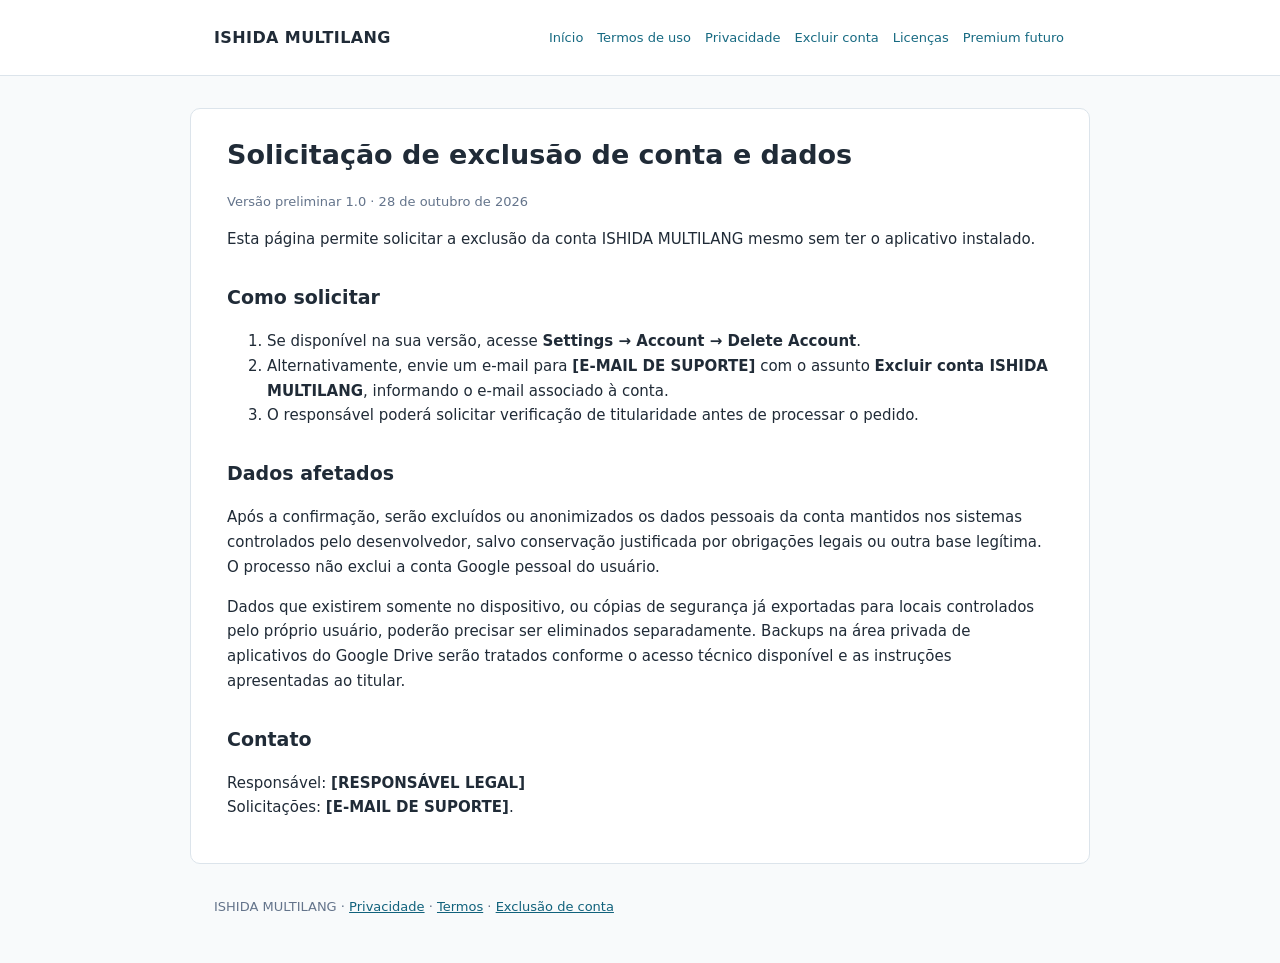
==== delete-account.html @ 2c07a1c3 "Add files via upload" ====
<!doctype html><html lang="pt-BR"><head><meta charset="utf-8"><meta name="viewport" content="width=device-width,initial-scale=1"><meta name="robots" content="index,follow"><title>Solicitação de exclusão de conta e dados — ISHIDA MULTILANG</title><meta name="description" content="Documentos legais do aplicativo ISHIDA MULTILANG"><link rel="stylesheet" href="style.css"></head><body><header><div class="wrap"><a class="brand" href="index.html">ISHIDA MULTILANG</a><nav aria-label="Navegação"><a href="index.html">Início</a><a href="terms.html">Termos de uso</a><a href="privacy.html">Privacidade</a><a href="delete-account.html">Excluir conta</a><a href="licenses.html">Licenças</a><a href="premium-license.html">Premium futuro</a></nav></div></header><main><h1>Solicitação de exclusão de conta e dados</h1><p class="meta">Versão preliminar 1.0 · 28 de outubro de 2026</p><p>Esta página permite solicitar a exclusão da conta ISHIDA MULTILANG mesmo sem ter o aplicativo instalado.</p><h2>Como solicitar</h2><ol><li>Se disponível na sua versão, acesse <strong>Settings → Account → Delete Account</strong>.</li><li>Alternativamente, envie um e-mail para <strong>[E-MAIL DE SUPORTE]</strong> com o assunto <strong>Excluir conta ISHIDA MULTILANG</strong>, informando o e-mail associado à conta.</li><li>O responsável poderá solicitar verificação de titularidade antes de processar o pedido.</li></ol><h2>Dados afetados</h2><p>Após a confirmação, serão excluídos ou anonimizados os dados pessoais da conta mantidos nos sistemas controlados pelo desenvolvedor, salvo conservação justificada por obrigações legais ou outra base legítima. O processo não exclui a conta Google pessoal do usuário.</p><p>Dados que existirem somente no dispositivo, ou cópias de segurança já exportadas para locais controlados pelo próprio usuário, poderão precisar ser eliminados separadamente. Backups na área privada de aplicativos do Google Drive serão tratados conforme o acesso técnico disponível e as instruções apresentadas ao titular.</p><h2>Contato</h2><p>Responsável: <strong>[RESPONSÁVEL LEGAL]</strong><br>Solicitações: <strong>[E-MAIL DE SUPORTE]</strong>.</p></main><footer>ISHIDA MULTILANG · <a href="privacy.html">Privacidade</a> · <a href="terms.html">Termos</a> · <a href="delete-account.html">Exclusão de conta</a></footer></body></html>
---- style.css ----
:root{color-scheme:light;--ink:#202b37;--muted:#64748b;--accent:#176a82;--line:#dce4eb;--paper:#f8fafb}*{box-sizing:border-box}body{font-family:system-ui,-apple-system,Segoe UI,Arial,sans-serif;color:var(--ink);background:var(--paper);margin:0;line-height:1.65}header{background:#fff;border-bottom:1px solid var(--line)}.wrap{max-width:900px;margin:auto;padding:22px 24px}header .wrap{display:flex;gap:16px;justify-content:space-between;align-items:center;flex-wrap:wrap}header a.brand{font-weight:750;color:var(--ink);text-decoration:none;letter-spacing:.025em}nav{display:flex;gap:10px;flex-wrap:wrap}nav a{font-size:13px;color:var(--accent);text-decoration:none;padding:5px 2px}nav a:hover{text-decoration:underline}main{background:white;margin:32px auto;max-width:900px;border:1px solid var(--line);border-radius:10px;padding:28px 36px}h1{font-size:27px;line-height:1.3;margin-top:0}h2{font-size:19px;margin-top:30px}p,li{font-size:15px}ul{padding-left:24px}.note{border-left:3px solid var(--accent);background:#f0f7f9;padding:12px 16px}.meta,footer{color:var(--muted);font-size:13px}footer{margin:25px auto 45px;max-width:900px;padding:0 24px}a{color:#11627c}code{background:#eef2f6;padding:1px 5px;border-radius:4px}@media(max-width:650px){main{margin:0 auto;border-radius:0;padding:23px 18px;border-left:0;border-right:0}.wrap{padding:15px 18px}}
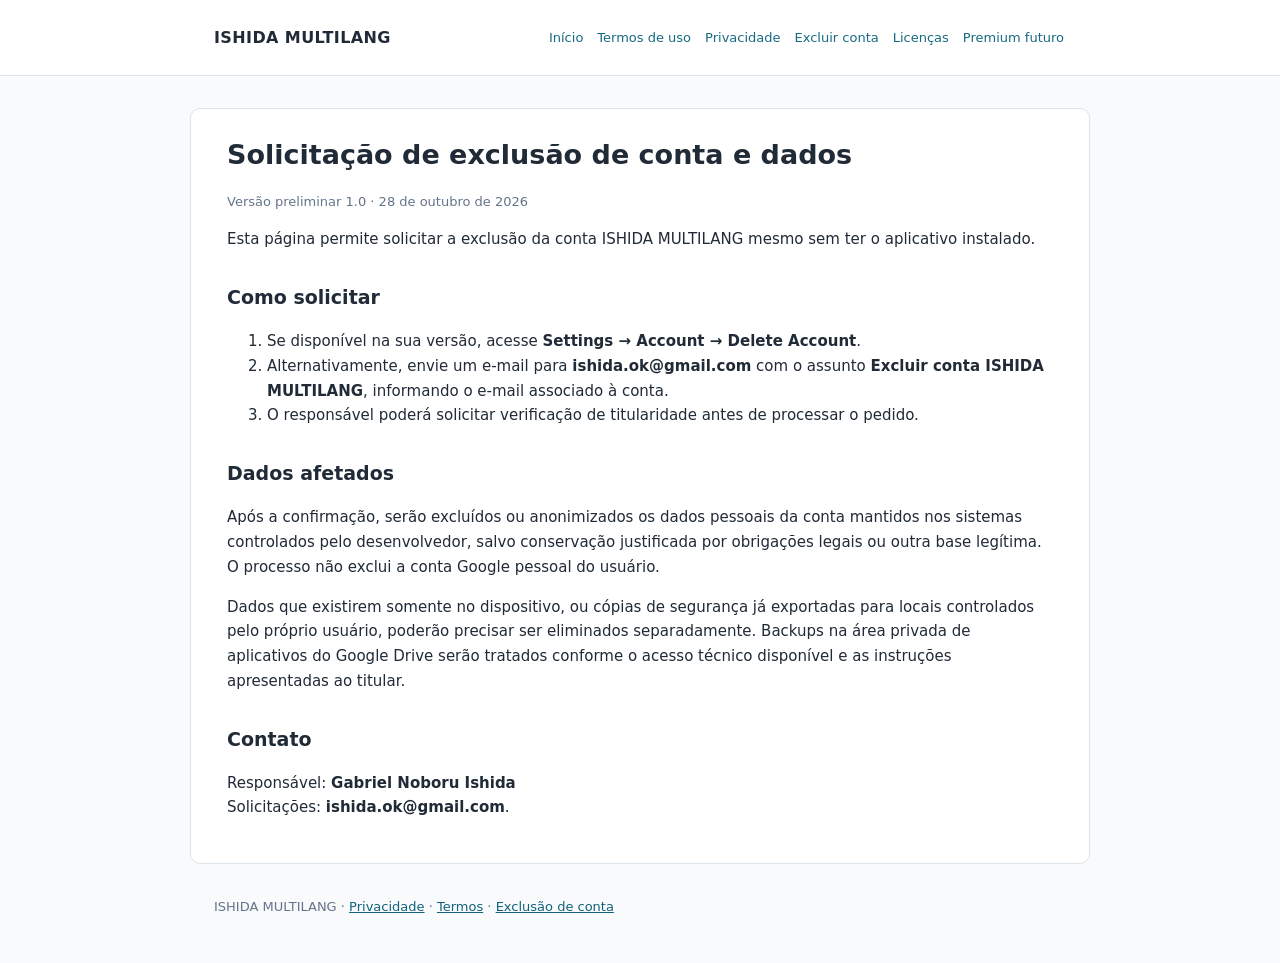
==== commit cecf7ced: "Set legal representative and public support email" ====
--- a/delete-account.html
+++ b/delete-account.html
@@ -1 +1 @@
-<!doctype html><html lang="pt-BR"><head><meta charset="utf-8"><meta name="viewport" content="width=device-width,initial-scale=1"><meta name="robots" content="index,follow"><title>Solicitação de exclusão de conta e dados — ISHIDA MULTILANG</title><meta name="description" content="Documentos legais do aplicativo ISHIDA MULTILANG"><link rel="stylesheet" href="style.css"></head><body><header><div class="wrap"><a class="brand" href="index.html">ISHIDA MULTILANG</a><nav aria-label="Navegação"><a href="index.html">Início</a><a href="terms.html">Termos de uso</a><a href="privacy.html">Privacidade</a><a href="delete-account.html">Excluir conta</a><a href="licenses.html">Licenças</a><a href="premium-license.html">Premium futuro</a></nav></div></header><main><h1>Solicitação de exclusão de conta e dados</h1><p class="meta">Versão preliminar 1.0 · 28 de outubro de 2026</p><p>Esta página permite solicitar a exclusão da conta ISHIDA MULTILANG mesmo sem ter o aplicativo instalado.</p><h2>Como solicitar</h2><ol><li>Se disponível na sua versão, acesse <strong>Settings → Account → Delete Account</strong>.</li><li>Alternativamente, envie um e-mail para <strong>[E-MAIL DE SUPORTE]</strong> com o assunto <strong>Excluir conta ISHIDA MULTILANG</strong>, informando o e-mail associado à conta.</li><li>O responsável poderá solicitar verificação de titularidade antes de processar o pedido.</li></ol><h2>Dados afetados</h2><p>Após a confirmação, serão excluídos ou anonimizados os dados pessoais da conta mantidos nos sistemas controlados pelo desenvolvedor, salvo conservação justificada por obrigações legais ou outra base legítima. O processo não exclui a conta Google pessoal do usuário.</p><p>Dados que existirem somente no dispositivo, ou cópias de segurança já exportadas para locais controlados pelo próprio usuário, poderão precisar ser eliminados separadamente. Backups na área privada de aplicativos do Google Drive serão tratados conforme o acesso técnico disponível e as instruções apresentadas ao titular.</p><h2>Contato</h2><p>Responsável: <strong>[RESPONSÁVEL LEGAL]</strong><br>Solicitações: <strong>[E-MAIL DE SUPORTE]</strong>.</p></main><footer>ISHIDA MULTILANG · <a href="privacy.html">Privacidade</a> · <a href="terms.html">Termos</a> · <a href="delete-account.html">Exclusão de conta</a></footer></body></html>+<!doctype html><html lang="pt-BR"><head><meta charset="utf-8"><meta name="viewport" content="width=device-width,initial-scale=1"><meta name="robots" content="index,follow"><title>Solicitação de exclusão de conta e dados — ISHIDA MULTILANG</title><meta name="description" content="Documentos legais do aplicativo ISHIDA MULTILANG"><link rel="stylesheet" href="style.css"></head><body><header><div class="wrap"><a class="brand" href="index.html">ISHIDA MULTILANG</a><nav aria-label="Navegação"><a href="index.html">Início</a><a href="terms.html">Termos de uso</a><a href="privacy.html">Privacidade</a><a href="delete-account.html">Excluir conta</a><a href="licenses.html">Licenças</a><a href="premium-license.html">Premium futuro</a></nav></div></header><main><h1>Solicitação de exclusão de conta e dados</h1><p class="meta">Versão preliminar 1.0 · 28 de outubro de 2026</p><p>Esta página permite solicitar a exclusão da conta ISHIDA MULTILANG mesmo sem ter o aplicativo instalado.</p><h2>Como solicitar</h2><ol><li>Se disponível na sua versão, acesse <strong>Settings → Account → Delete Account</strong>.</li><li>Alternativamente, envie um e-mail para <strong>ishida.ok@gmail.com</strong> com o assunto <strong>Excluir conta ISHIDA MULTILANG</strong>, informando o e-mail associado à conta.</li><li>O responsável poderá solicitar verificação de titularidade antes de processar o pedido.</li></ol><h2>Dados afetados</h2><p>Após a confirmação, serão excluídos ou anonimizados os dados pessoais da conta mantidos nos sistemas controlados pelo desenvolvedor, salvo conservação justificada por obrigações legais ou outra base legítima. O processo não exclui a conta Google pessoal do usuário.</p><p>Dados que existirem somente no dispositivo, ou cópias de segurança já exportadas para locais controlados pelo próprio usuário, poderão precisar ser eliminados separadamente. Backups na área privada de aplicativos do Google Drive serão tratados conforme o acesso técnico disponível e as instruções apresentadas ao titular.</p><h2>Contato</h2><p>Responsável: <strong>Gabriel Noboru Ishida</strong><br>Solicitações: <strong>ishida.ok@gmail.com</strong>.</p></main><footer>ISHIDA MULTILANG · <a href="privacy.html">Privacidade</a> · <a href="terms.html">Termos</a> · <a href="delete-account.html">Exclusão de conta</a></footer></body></html>
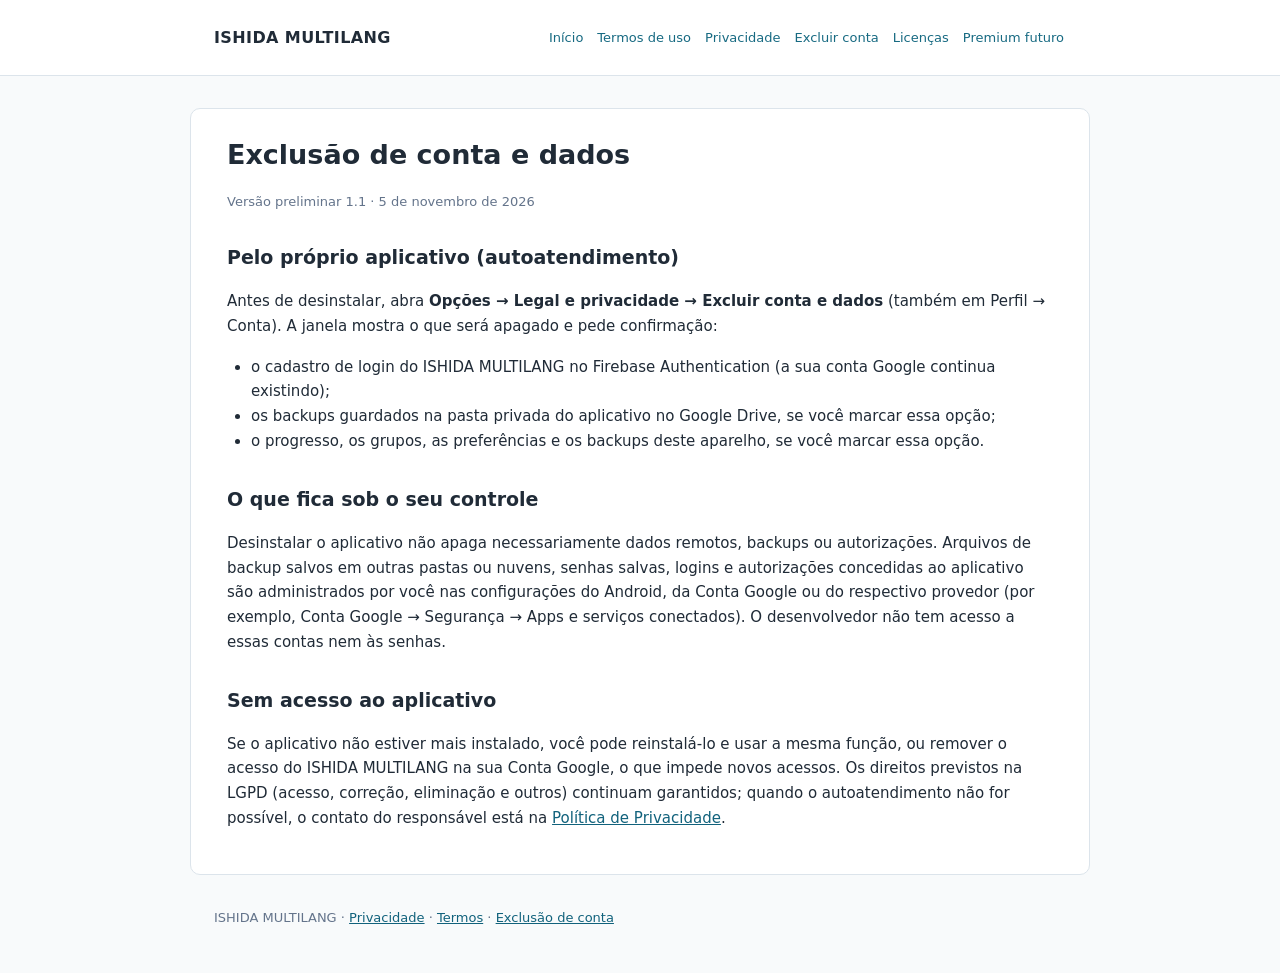
==== commit bed93929: "Legal 1.1 (#19–#21): self-service account deletion page, lifetime licence and translation limits in " ====
--- a/delete-account.html
+++ b/delete-account.html
@@ -1 +1,6 @@
-<!doctype html><html lang="pt-BR"><head><meta charset="utf-8"><meta name="viewport" content="width=device-width,initial-scale=1"><meta name="robots" content="index,follow"><title>Solicitação de exclusão de conta e dados — ISHIDA MULTILANG</title><meta name="description" content="Documentos legais do aplicativo ISHIDA MULTILANG"><link rel="stylesheet" href="style.css"></head><body><header><div class="wrap"><a class="brand" href="index.html">ISHIDA MULTILANG</a><nav aria-label="Navegação"><a href="index.html">Início</a><a href="terms.html">Termos de uso</a><a href="privacy.html">Privacidade</a><a href="delete-account.html">Excluir conta</a><a href="licenses.html">Licenças</a><a href="premium-license.html">Premium futuro</a></nav></div></header><main><h1>Solicitação de exclusão de conta e dados</h1><p class="meta">Versão preliminar 1.0 · 28 de outubro de 2026</p><p>Esta página permite solicitar a exclusão da conta ISHIDA MULTILANG mesmo sem ter o aplicativo instalado.</p><h2>Como solicitar</h2><ol><li>Se disponível na sua versão, acesse <strong>Settings → Account → Delete Account</strong>.</li><li>Alternativamente, envie um e-mail para <strong>ishida.ok@gmail.com</strong> com o assunto <strong>Excluir conta ISHIDA MULTILANG</strong>, informando o e-mail associado à conta.</li><li>O responsável poderá solicitar verificação de titularidade antes de processar o pedido.</li></ol><h2>Dados afetados</h2><p>Após a confirmação, serão excluídos ou anonimizados os dados pessoais da conta mantidos nos sistemas controlados pelo desenvolvedor, salvo conservação justificada por obrigações legais ou outra base legítima. O processo não exclui a conta Google pessoal do usuário.</p><p>Dados que existirem somente no dispositivo, ou cópias de segurança já exportadas para locais controlados pelo próprio usuário, poderão precisar ser eliminados separadamente. Backups na área privada de aplicativos do Google Drive serão tratados conforme o acesso técnico disponível e as instruções apresentadas ao titular.</p><h2>Contato</h2><p>Responsável: <strong>Gabriel Noboru Ishida</strong><br>Solicitações: <strong>ishida.ok@gmail.com</strong>.</p></main><footer>ISHIDA MULTILANG · <a href="privacy.html">Privacidade</a> · <a href="terms.html">Termos</a> · <a href="delete-account.html">Exclusão de conta</a></footer></body></html>+<!doctype html><html lang="pt-BR"><head><meta charset="utf-8"><meta name="viewport" content="width=device-width,initial-scale=1"><meta name="robots" content="index,follow"><title>Exclusão de conta e dados — ISHIDA MULTILANG</title><meta name="description" content="Documentos legais do aplicativo ISHIDA MULTILANG"><link rel="stylesheet" href="style.css"></head><body><header><div class="wrap"><a class="brand" href="index.html">ISHIDA MULTILANG</a><nav aria-label="Navegação"><a href="index.html">Início</a><a href="terms.html">Termos de uso</a><a href="privacy.html">Privacidade</a><a href="delete-account.html">Excluir conta</a><a href="licenses.html">Licenças</a><a href="premium-license.html">Premium futuro</a></nav></div></header><main><h1>Exclusão de conta e dados</h1><p class="meta">Versão preliminar 1.1 · 5 de novembro de 2026</p>
+<h2>Pelo próprio aplicativo (autoatendimento)</h2><p>Antes de desinstalar, abra <strong>Opções → Legal e privacidade → Excluir conta e dados</strong> (também em Perfil → Conta). A janela mostra o que será apagado e pede confirmação:</p>
+<ul><li>o cadastro de login do ISHIDA MULTILANG no Firebase Authentication (a sua conta Google continua existindo);</li><li>os backups guardados na pasta privada do aplicativo no Google Drive, se você marcar essa opção;</li><li>o progresso, os grupos, as preferências e os backups deste aparelho, se você marcar essa opção.</li></ul>
+<h2>O que fica sob o seu controle</h2><p>Desinstalar o aplicativo não apaga necessariamente dados remotos, backups ou autorizações. Arquivos de backup salvos em outras pastas ou nuvens, senhas salvas, logins e autorizações concedidas ao aplicativo são administrados por você nas configurações do Android, da Conta Google ou do respectivo provedor (por exemplo, Conta Google → Segurança → Apps e serviços conectados). O desenvolvedor não tem acesso a essas contas nem às senhas.</p>
+<h2>Sem acesso ao aplicativo</h2><p>Se o aplicativo não estiver mais instalado, você pode reinstalá-lo e usar a mesma função, ou remover o acesso do ISHIDA MULTILANG na sua Conta Google, o que impede novos acessos. Os direitos previstos na LGPD (acesso, correção, eliminação e outros) continuam garantidos; quando o autoatendimento não for possível, o contato do responsável está na <a href="privacy.html">Política de Privacidade</a>.</p>
+</main><footer>ISHIDA MULTILANG · <a href="privacy.html">Privacidade</a> · <a href="terms.html">Termos</a> · <a href="delete-account.html">Exclusão de conta</a></footer></body></html>
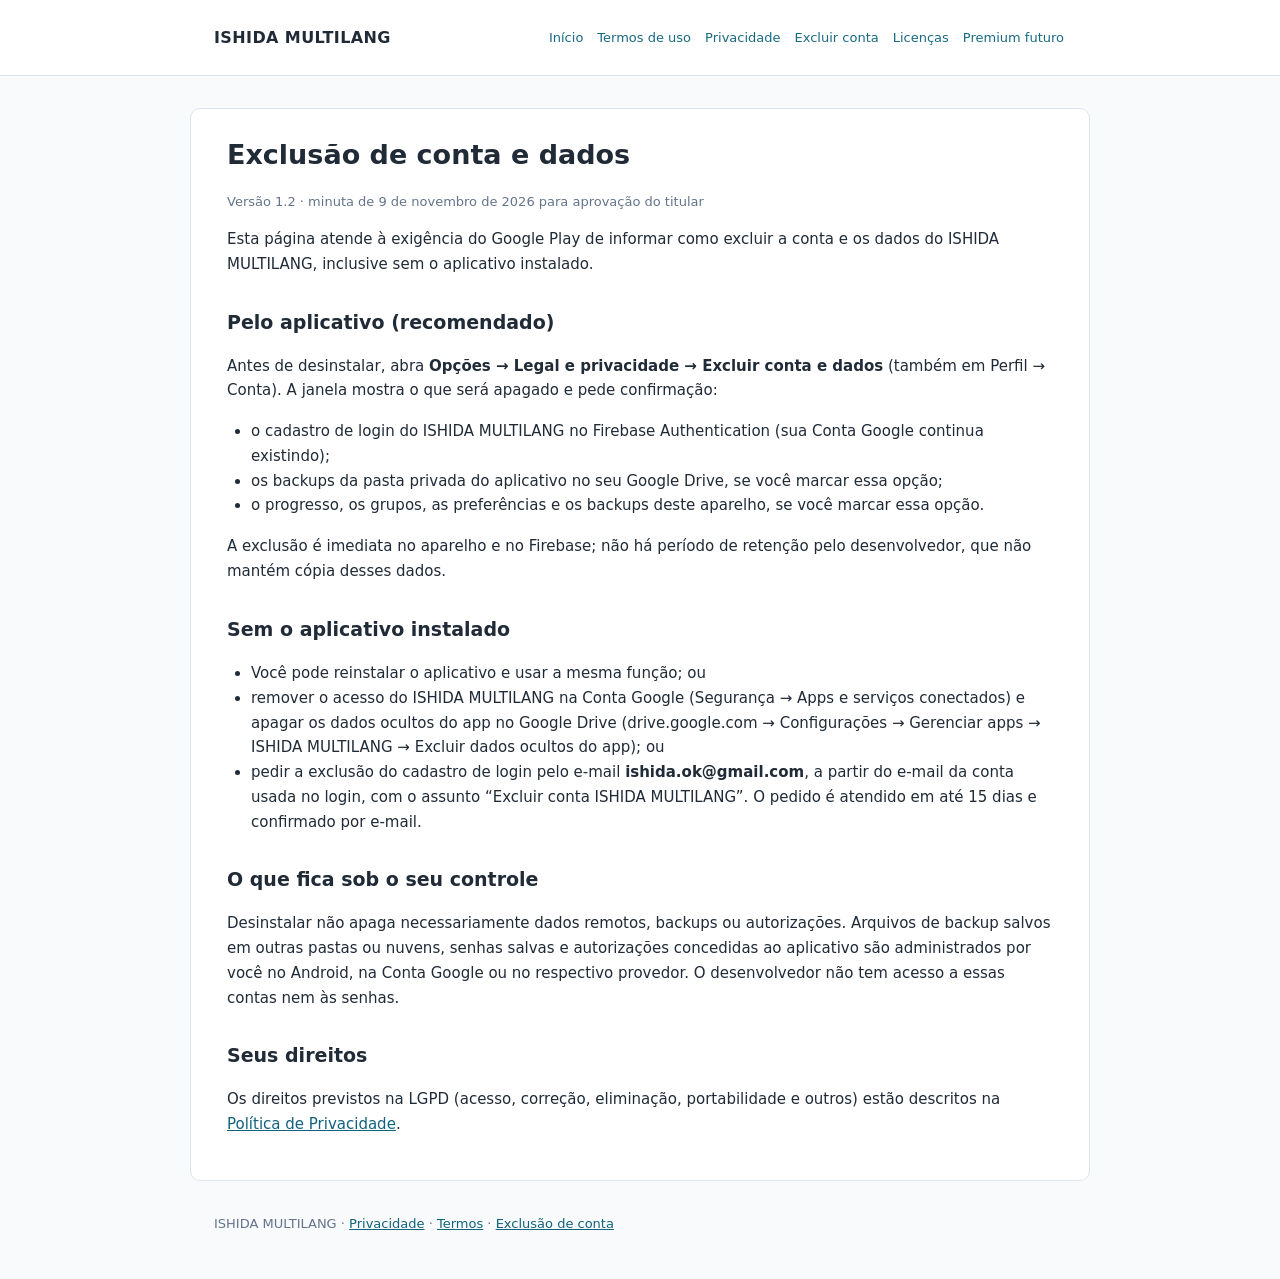
==== commit 3b93f4dc: "Legal 1.2 draft for owner approval (MULTILANG #18–#20): complete privacy policy (LGPD bases, retenti" ====
--- a/delete-account.html
+++ b/delete-account.html
@@ -1,6 +1 @@
-<!doctype html><html lang="pt-BR"><head><meta charset="utf-8"><meta name="viewport" content="width=device-width,initial-scale=1"><meta name="robots" content="index,follow"><title>Exclusão de conta e dados — ISHIDA MULTILANG</title><meta name="description" content="Documentos legais do aplicativo ISHIDA MULTILANG"><link rel="stylesheet" href="style.css"></head><body><header><div class="wrap"><a class="brand" href="index.html">ISHIDA MULTILANG</a><nav aria-label="Navegação"><a href="index.html">Início</a><a href="terms.html">Termos de uso</a><a href="privacy.html">Privacidade</a><a href="delete-account.html">Excluir conta</a><a href="licenses.html">Licenças</a><a href="premium-license.html">Premium futuro</a></nav></div></header><main><h1>Exclusão de conta e dados</h1><p class="meta">Versão preliminar 1.1 · 5 de novembro de 2026</p>
-<h2>Pelo próprio aplicativo (autoatendimento)</h2><p>Antes de desinstalar, abra <strong>Opções → Legal e privacidade → Excluir conta e dados</strong> (também em Perfil → Conta). A janela mostra o que será apagado e pede confirmação:</p>
-<ul><li>o cadastro de login do ISHIDA MULTILANG no Firebase Authentication (a sua conta Google continua existindo);</li><li>os backups guardados na pasta privada do aplicativo no Google Drive, se você marcar essa opção;</li><li>o progresso, os grupos, as preferências e os backups deste aparelho, se você marcar essa opção.</li></ul>
-<h2>O que fica sob o seu controle</h2><p>Desinstalar o aplicativo não apaga necessariamente dados remotos, backups ou autorizações. Arquivos de backup salvos em outras pastas ou nuvens, senhas salvas, logins e autorizações concedidas ao aplicativo são administrados por você nas configurações do Android, da Conta Google ou do respectivo provedor (por exemplo, Conta Google → Segurança → Apps e serviços conectados). O desenvolvedor não tem acesso a essas contas nem às senhas.</p>
-<h2>Sem acesso ao aplicativo</h2><p>Se o aplicativo não estiver mais instalado, você pode reinstalá-lo e usar a mesma função, ou remover o acesso do ISHIDA MULTILANG na sua Conta Google, o que impede novos acessos. Os direitos previstos na LGPD (acesso, correção, eliminação e outros) continuam garantidos; quando o autoatendimento não for possível, o contato do responsável está na <a href="privacy.html">Política de Privacidade</a>.</p>
-</main><footer>ISHIDA MULTILANG · <a href="privacy.html">Privacidade</a> · <a href="terms.html">Termos</a> · <a href="delete-account.html">Exclusão de conta</a></footer></body></html>+<!doctype html><html lang="pt-BR"><head><meta charset="utf-8"><meta name="viewport" content="width=device-width,initial-scale=1"><meta name="robots" content="index,follow"><title>Exclusão de conta e dados — ISHIDA MULTILANG</title><meta name="description" content="Documentos legais do aplicativo ISHIDA MULTILANG"><link rel="stylesheet" href="style.css"></head><body><header><div class="wrap"><a class="brand" href="index.html">ISHIDA MULTILANG</a><nav aria-label="Navegação"><a href="index.html">Início</a><a href="terms.html">Termos de uso</a><a href="privacy.html">Privacidade</a><a href="delete-account.html">Excluir conta</a><a href="licenses.html">Licenças</a><a href="premium-license.html">Premium futuro</a></nav></div></header><main><h1>Exclusão de conta e dados</h1><p class="meta">Versão 1.2 · minuta de 9 de novembro de 2026 para aprovação do titular</p><p>Esta página atende à exigência do Google Play de informar como excluir a conta e os dados do ISHIDA MULTILANG, inclusive sem o aplicativo instalado.</p><h2>Pelo aplicativo (recomendado)</h2><p>Antes de desinstalar, abra <strong>Opções → Legal e privacidade → Excluir conta e dados</strong> (também em Perfil → Conta). A janela mostra o que será apagado e pede confirmação:</p><ul><li>o cadastro de login do ISHIDA MULTILANG no Firebase Authentication (sua Conta Google continua existindo);</li><li>os backups da pasta privada do aplicativo no seu Google Drive, se você marcar essa opção;</li><li>o progresso, os grupos, as preferências e os backups deste aparelho, se você marcar essa opção.</li></ul><p>A exclusão é imediata no aparelho e no Firebase; não há período de retenção pelo desenvolvedor, que não mantém cópia desses dados.</p><h2>Sem o aplicativo instalado</h2><ul><li>Você pode reinstalar o aplicativo e usar a mesma função; ou</li><li>remover o acesso do ISHIDA MULTILANG na Conta Google (Segurança → Apps e serviços conectados) e apagar os dados ocultos do app no Google Drive (drive.google.com → Configurações → Gerenciar apps → ISHIDA MULTILANG → Excluir dados ocultos do app); ou</li><li>pedir a exclusão do cadastro de login pelo e-mail <strong>ishida.ok@gmail.com</strong>, a partir do e-mail da conta usada no login, com o assunto “Excluir conta ISHIDA MULTILANG”. O pedido é atendido em até 15 dias e confirmado por e-mail.</li></ul><h2>O que fica sob o seu controle</h2><p>Desinstalar não apaga necessariamente dados remotos, backups ou autorizações. Arquivos de backup salvos em outras pastas ou nuvens, senhas salvas e autorizações concedidas ao aplicativo são administrados por você no Android, na Conta Google ou no respectivo provedor. O desenvolvedor não tem acesso a essas contas nem às senhas.</p><h2>Seus direitos</h2><p>Os direitos previstos na LGPD (acesso, correção, eliminação, portabilidade e outros) estão descritos na <a href="privacy.html">Política de Privacidade</a>.</p></main><footer>ISHIDA MULTILANG · <a href="privacy.html">Privacidade</a> · <a href="terms.html">Termos</a> · <a href="delete-account.html">Exclusão de conta</a></footer></body></html>
--- a/style.css
+++ b/style.css
@@ -1,2 +1,3 @@
 
-:root{color-scheme:light;--ink:#202b37;--muted:#64748b;--accent:#176a82;--line:#dce4eb;--paper:#f8fafb}*{box-sizing:border-box}body{font-family:system-ui,-apple-system,Segoe UI,Arial,sans-serif;color:var(--ink);background:var(--paper);margin:0;line-height:1.65}header{background:#fff;border-bottom:1px solid var(--line)}.wrap{max-width:900px;margin:auto;padding:22px 24px}header .wrap{display:flex;gap:16px;justify-content:space-between;align-items:center;flex-wrap:wrap}header a.brand{font-weight:750;color:var(--ink);text-decoration:none;letter-spacing:.025em}nav{display:flex;gap:10px;flex-wrap:wrap}nav a{font-size:13px;color:var(--accent);text-decoration:none;padding:5px 2px}nav a:hover{text-decoration:underline}main{background:white;margin:32px auto;max-width:900px;border:1px solid var(--line);border-radius:10px;padding:28px 36px}h1{font-size:27px;line-height:1.3;margin-top:0}h2{font-size:19px;margin-top:30px}p,li{font-size:15px}ul{padding-left:24px}.note{border-left:3px solid var(--accent);background:#f0f7f9;padding:12px 16px}.meta,footer{color:var(--muted);font-size:13px}footer{margin:25px auto 45px;max-width:900px;padding:0 24px}a{color:#11627c}code{background:#eef2f6;padding:1px 5px;border-radius:4px}@media(max-width:650px){main{margin:0 auto;border-radius:0;padding:23px 18px;border-left:0;border-right:0}.wrap{padding:15px 18px}}+:root{color-scheme:light;--ink:#202b37;--muted:#64748b;--accent:#176a82;--line:#dce4eb;--paper:#f8fafb}*{box-sizing:border-box}body{font-family:system-ui,-apple-system,Segoe UI,Arial,sans-serif;color:var(--ink);background:var(--paper);margin:0;line-height:1.65}header{background:#fff;border-bottom:1px solid var(--line)}.wrap{max-width:900px;margin:auto;padding:22px 24px}header .wrap{display:flex;gap:16px;justify-content:space-between;align-items:center;flex-wrap:wrap}header a.brand{font-weight:750;color:var(--ink);text-decoration:none;letter-spacing:.025em}nav{display:flex;gap:10px;flex-wrap:wrap}nav a{font-size:13px;color:var(--accent);text-decoration:none;padding:5px 2px}nav a:hover{text-decoration:underline}main{background:white;margin:32px auto;max-width:900px;border:1px solid var(--line);border-radius:10px;padding:28px 36px}h1{font-size:27px;line-height:1.3;margin-top:0}h2{font-size:19px;margin-top:30px}p,li{font-size:15px}ul{padding-left:24px}.note{border-left:3px solid var(--accent);background:#f0f7f9;padding:12px 16px}.meta,footer{color:var(--muted);font-size:13px}footer{margin:25px auto 45px;max-width:900px;padding:0 24px}a{color:#11627c}code{background:#eef2f6;padding:1px 5px;border-radius:4px}@media(max-width:650px){main{margin:0 auto;border-radius:0;padding:23px 18px;border-left:0;border-right:0}.wrap{padding:15px 18px}}
+table{border-collapse:collapse;width:100%;margin:.6em 0;font-size:.95em}th,td{border:1px solid #ccd;padding:.35em .5em;text-align:left;vertical-align:top}th{background:#eef2f1}
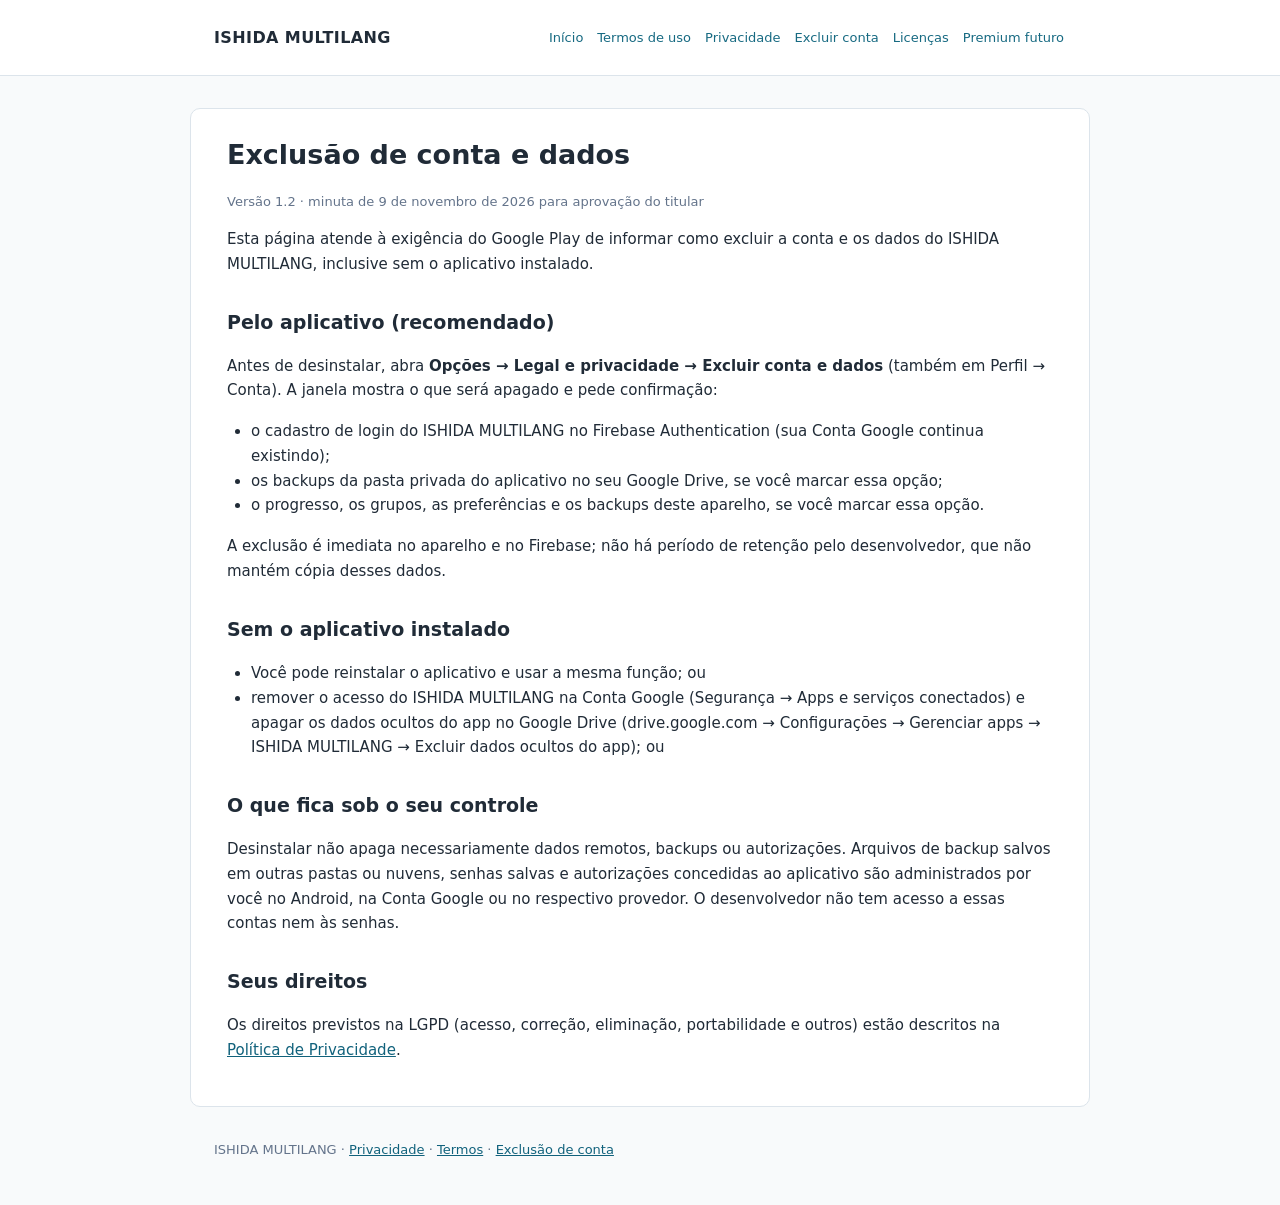
==== commit 1000002a: "Legal 1.2: sem e-mail de contato nem atendimento; público inclui crianças Co-Authored-By: Claude Opu" ====
--- a/delete-account.html
+++ b/delete-account.html
@@ -1 +1 @@
-<!doctype html><html lang="pt-BR"><head><meta charset="utf-8"><meta name="viewport" content="width=device-width,initial-scale=1"><meta name="robots" content="index,follow"><title>Exclusão de conta e dados — ISHIDA MULTILANG</title><meta name="description" content="Documentos legais do aplicativo ISHIDA MULTILANG"><link rel="stylesheet" href="style.css"></head><body><header><div class="wrap"><a class="brand" href="index.html">ISHIDA MULTILANG</a><nav aria-label="Navegação"><a href="index.html">Início</a><a href="terms.html">Termos de uso</a><a href="privacy.html">Privacidade</a><a href="delete-account.html">Excluir conta</a><a href="licenses.html">Licenças</a><a href="premium-license.html">Premium futuro</a></nav></div></header><main><h1>Exclusão de conta e dados</h1><p class="meta">Versão 1.2 · minuta de 9 de novembro de 2026 para aprovação do titular</p><p>Esta página atende à exigência do Google Play de informar como excluir a conta e os dados do ISHIDA MULTILANG, inclusive sem o aplicativo instalado.</p><h2>Pelo aplicativo (recomendado)</h2><p>Antes de desinstalar, abra <strong>Opções → Legal e privacidade → Excluir conta e dados</strong> (também em Perfil → Conta). A janela mostra o que será apagado e pede confirmação:</p><ul><li>o cadastro de login do ISHIDA MULTILANG no Firebase Authentication (sua Conta Google continua existindo);</li><li>os backups da pasta privada do aplicativo no seu Google Drive, se você marcar essa opção;</li><li>o progresso, os grupos, as preferências e os backups deste aparelho, se você marcar essa opção.</li></ul><p>A exclusão é imediata no aparelho e no Firebase; não há período de retenção pelo desenvolvedor, que não mantém cópia desses dados.</p><h2>Sem o aplicativo instalado</h2><ul><li>Você pode reinstalar o aplicativo e usar a mesma função; ou</li><li>remover o acesso do ISHIDA MULTILANG na Conta Google (Segurança → Apps e serviços conectados) e apagar os dados ocultos do app no Google Drive (drive.google.com → Configurações → Gerenciar apps → ISHIDA MULTILANG → Excluir dados ocultos do app); ou</li><li>pedir a exclusão do cadastro de login pelo e-mail <strong>ishida.ok@gmail.com</strong>, a partir do e-mail da conta usada no login, com o assunto “Excluir conta ISHIDA MULTILANG”. O pedido é atendido em até 15 dias e confirmado por e-mail.</li></ul><h2>O que fica sob o seu controle</h2><p>Desinstalar não apaga necessariamente dados remotos, backups ou autorizações. Arquivos de backup salvos em outras pastas ou nuvens, senhas salvas e autorizações concedidas ao aplicativo são administrados por você no Android, na Conta Google ou no respectivo provedor. O desenvolvedor não tem acesso a essas contas nem às senhas.</p><h2>Seus direitos</h2><p>Os direitos previstos na LGPD (acesso, correção, eliminação, portabilidade e outros) estão descritos na <a href="privacy.html">Política de Privacidade</a>.</p></main><footer>ISHIDA MULTILANG · <a href="privacy.html">Privacidade</a> · <a href="terms.html">Termos</a> · <a href="delete-account.html">Exclusão de conta</a></footer></body></html>
+<!doctype html><html lang="pt-BR"><head><meta charset="utf-8"><meta name="viewport" content="width=device-width,initial-scale=1"><meta name="robots" content="index,follow"><title>Exclusão de conta e dados — ISHIDA MULTILANG</title><meta name="description" content="Documentos legais do aplicativo ISHIDA MULTILANG"><link rel="stylesheet" href="style.css"></head><body><header><div class="wrap"><a class="brand" href="index.html">ISHIDA MULTILANG</a><nav aria-label="Navegação"><a href="index.html">Início</a><a href="terms.html">Termos de uso</a><a href="privacy.html">Privacidade</a><a href="delete-account.html">Excluir conta</a><a href="licenses.html">Licenças</a><a href="premium-license.html">Premium futuro</a></nav></div></header><main><h1>Exclusão de conta e dados</h1><p class="meta">Versão 1.2 · minuta de 9 de novembro de 2026 para aprovação do titular</p><p>Esta página atende à exigência do Google Play de informar como excluir a conta e os dados do ISHIDA MULTILANG, inclusive sem o aplicativo instalado.</p><h2>Pelo aplicativo (recomendado)</h2><p>Antes de desinstalar, abra <strong>Opções → Legal e privacidade → Excluir conta e dados</strong> (também em Perfil → Conta). A janela mostra o que será apagado e pede confirmação:</p><ul><li>o cadastro de login do ISHIDA MULTILANG no Firebase Authentication (sua Conta Google continua existindo);</li><li>os backups da pasta privada do aplicativo no seu Google Drive, se você marcar essa opção;</li><li>o progresso, os grupos, as preferências e os backups deste aparelho, se você marcar essa opção.</li></ul><p>A exclusão é imediata no aparelho e no Firebase; não há período de retenção pelo desenvolvedor, que não mantém cópia desses dados.</p><h2>Sem o aplicativo instalado</h2><ul><li>Você pode reinstalar o aplicativo e usar a mesma função; ou</li><li>remover o acesso do ISHIDA MULTILANG na Conta Google (Segurança → Apps e serviços conectados) e apagar os dados ocultos do app no Google Drive (drive.google.com → Configurações → Gerenciar apps → ISHIDA MULTILANG → Excluir dados ocultos do app); ou</li></ul><h2>O que fica sob o seu controle</h2><p>Desinstalar não apaga necessariamente dados remotos, backups ou autorizações. Arquivos de backup salvos em outras pastas ou nuvens, senhas salvas e autorizações concedidas ao aplicativo são administrados por você no Android, na Conta Google ou no respectivo provedor. O desenvolvedor não tem acesso a essas contas nem às senhas.</p><h2>Seus direitos</h2><p>Os direitos previstos na LGPD (acesso, correção, eliminação, portabilidade e outros) estão descritos na <a href="privacy.html">Política de Privacidade</a>.</p></main><footer>ISHIDA MULTILANG · <a href="privacy.html">Privacidade</a> · <a href="terms.html">Termos</a> · <a href="delete-account.html">Exclusão de conta</a></footer></body></html>
